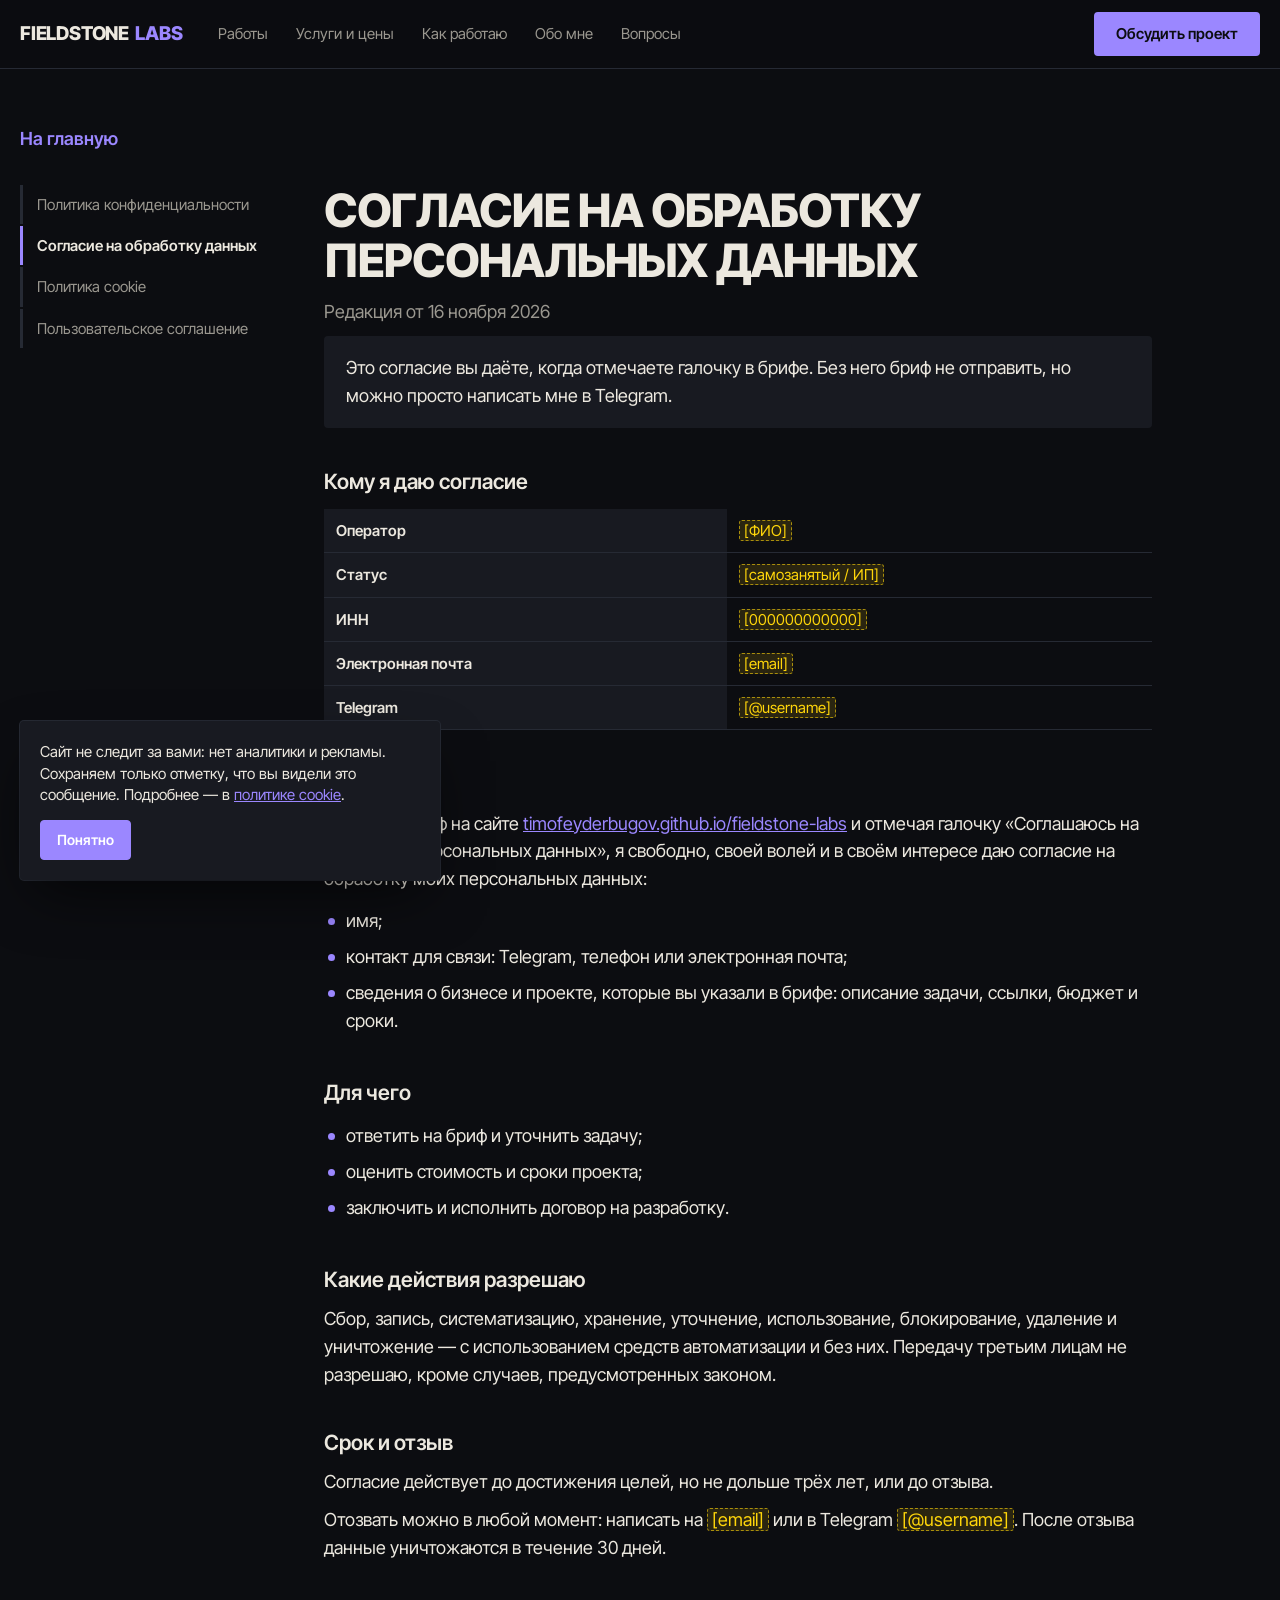
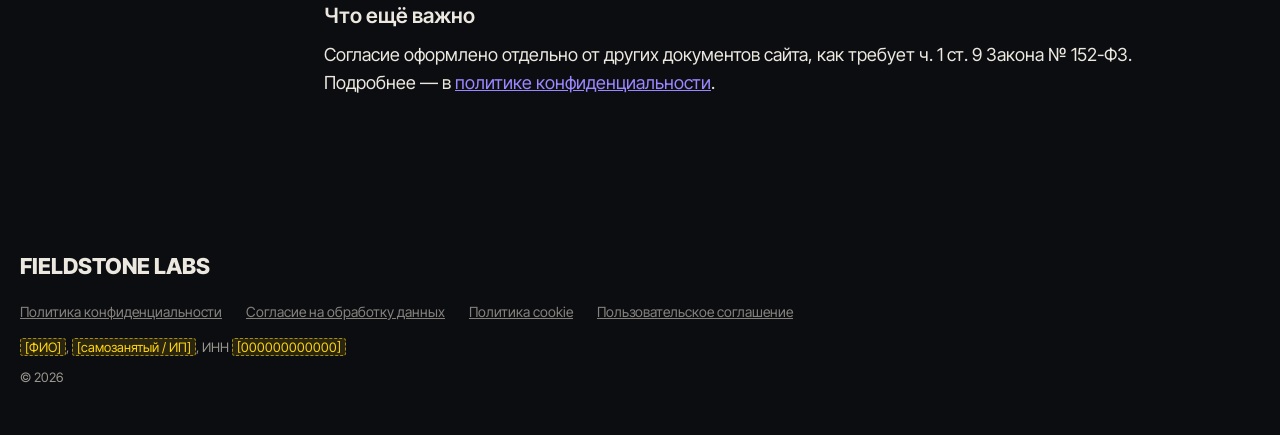
==== consent.html @ 3a16ec12 "Портфолио Fieldstone Labs: первая версия Работы, услуги и цены, процесс, инструменты, обо мне, вопро" ====
<!DOCTYPE html>
<html lang="ru">
<head>
    <meta charset="UTF-8">
    <meta name="viewport" content="width=device-width, initial-scale=1">
    <title>Согласие на обработку персональных данных — Fieldstone Labs</title>
    <meta name="robots" content="noindex, follow">
    <link rel="icon" href="favicon.svg" type="image/svg+xml">
    <link rel="stylesheet" href="css/style.css">
</head>
<body>

    <header class="header">
        <div class="wrap header__inner">
            <a class="logo" href="index.html">Fieldstone<span>Labs</span></a>

            <nav class="nav" aria-label="Разделы сайта">
                <a href="index.html#work">Работы</a>
                <a href="index.html#services">Услуги и цены</a>
                <a href="index.html#process">Как работаю</a>
                <a href="index.html#about">Обо мне</a>
                <a href="index.html#faq">Вопросы</a>
            </nav>

            <a class="btn btn--small" href="index.html#brief">Обсудить проект</a>
        </div>
    </header>

    <main>
        <div class="wrap legal-head">
            <a class="back-link" href="index.html">На главную</a>
        </div>

        <div class="wrap legal">
            <nav class="legal__docs" aria-label="Документы">
                <a href="privacy.html">Политика конфиденциальности</a>
                <a href="consent.html" aria-current="page">Согласие на обработку данных</a>
                <a href="cookies.html">Политика cookie</a>
                <a href="terms.html">Пользовательское соглашение</a>
            </nav>

            <article class="legal__body">
                <h1 class="legal__title">Согласие на обработку персональных данных</h1>
                <p class="legal__date">Редакция от 16 ноября 2026</p>
                <p class="legal__intro">Это согласие вы даёте, когда отмечаете галочку в брифе. Без него бриф не отправить, но можно просто написать мне в Telegram.</p>

                    <h2>Кому я даю согласие</h2>
                    <table class="legal__table">
                        <tbody>
                            <tr>
                                <th scope="row">Оператор</th>
                                <td><span class="fill">[ФИО]</span></td>
                            </tr>
                            <tr>
                                <th scope="row">Статус</th>
                                <td><span class="fill">[самозанятый / ИП]</span></td>
                            </tr>
                            <tr>
                                <th scope="row">ИНН</th>
                                <td><span class="fill">[000000000000]</span></td>
                            </tr>
                            <tr>
                                <th scope="row">Электронная почта</th>
                                <td><span class="fill">[email]</span></td>
                            </tr>
                            <tr>
                                <th scope="row">Telegram</th>
                                <td><span class="fill">[@username]</span></td>
                            </tr>
                        </tbody>
                    </table>

                    <h2>На что</h2>
                    <p>Заполняя бриф на сайте <a href="https://timofeyderbugov.github.io/fieldstone-labs/">timofeyderbugov.github.io/fieldstone-labs</a> и отмечая галочку «Соглашаюсь на обработку персональных данных», я свободно, своей волей и в своём интересе даю согласие на обработку моих персональных данных:</p>
                    <ul>
                        <li>имя;</li>
                        <li>контакт для связи: Telegram, телефон или электронная почта;</li>
                        <li>сведения о бизнесе и проекте, которые вы указали в брифе: описание задачи, ссылки, бюджет и сроки.</li>
                    </ul>

                    <h2>Для чего</h2>
                    <ul>
                        <li>ответить на бриф и уточнить задачу;</li>
                        <li>оценить стоимость и сроки проекта;</li>
                        <li>заключить и исполнить договор на разработку.</li>
                    </ul>

                    <h2>Какие действия разрешаю</h2>
                    <p>Сбор, запись, систематизацию, хранение, уточнение, использование, блокирование, удаление и уничтожение — с использованием средств автоматизации и без них. Передачу третьим лицам не разрешаю, кроме случаев, предусмотренных законом.</p>

                    <h2>Срок и отзыв</h2>
                    <p>Согласие действует до достижения целей, но не дольше трёх лет, или до отзыва.</p>
                    <p>Отозвать можно в любой момент: написать на <span class="fill">[email]</span> или в Telegram <span class="fill">[@username]</span>. После отзыва данные уничтожаются в течение 30 дней.</p>

                    <h2>Что ещё важно</h2>
                    <p>Согласие оформлено отдельно от других документов сайта, как требует ч. 1 ст. 9 Закона № 152-ФЗ. Подробнее — в <a href="privacy.html">политике конфиденциальности</a>.</p>
            </article>
        </div>
    </main>

    <footer class="footer">
        <div class="wrap footer__inner">
            <p class="footer__logo">Fieldstone Labs</p>
            <nav class="footer__legal" aria-label="Документы">
                <a href="privacy.html">Политика конфиденциальности</a>
                <a href="consent.html">Согласие на обработку данных</a>
                <a href="cookies.html">Политика cookie</a>
                <a href="terms.html">Пользовательское соглашение</a>
            </nav>
            <p class="footer__small">
                <span class="fill">[ФИО]</span>, <span class="fill">[самозанятый / ИП]</span>, ИНН <span class="fill">[000000000000]</span>
            </p>
            <p class="footer__small">© <span data-year>2026</span></p>
        </div>
    </footer>

    <script src="js/cookies.js"></script>
</body>
</html>
---- css/style.css ----
/* ==========================================================
   Fieldstone Labs — портфолио
   Тёмный и брутальный: графит, тёплый «меловой» текст,
   фиолетовый акцент. Тяжёлый гротеск Inter Tight большими буквами
   и моноширинный JetBrains Mono — для терминала и технических меток.
   Заглушки, которые нужно заменить, подсвечены классом .fill.
   ========================================================== */

/* ---------- Шрифты (локально, SIL OFL) ---------- */

@font-face {
    font-family: "Inter Tight";
    font-weight: 400;
    font-display: swap;
    src: url("../fonts/inter-tight-cyrillic-400-normal.woff2") format("woff2");
    unicode-range: U+0301, U+0400-045F, U+0490-0491, U+04B0-04B1, U+2116;
}

@font-face {
    font-family: "Inter Tight";
    font-weight: 400;
    font-display: swap;
    src: url("../fonts/inter-tight-latin-400-normal.woff2") format("woff2");
    unicode-range: U+0000-00FF, U+0131, U+0152-0153, U+02BB-02BC, U+02C6, U+02DA, U+02DC, U+2000-206F, U+20AC, U+2122, U+2191, U+2193, U+2212, U+2215, U+FEFF, U+FFFD;
}

@font-face {
    font-family: "Inter Tight";
    font-weight: 600;
    font-display: swap;
    src: url("../fonts/inter-tight-cyrillic-600-normal.woff2") format("woff2");
    unicode-range: U+0301, U+0400-045F, U+0490-0491, U+04B0-04B1, U+2116;
}

@font-face {
    font-family: "Inter Tight";
    font-weight: 600;
    font-display: swap;
    src: url("../fonts/inter-tight-latin-600-normal.woff2") format("woff2");
    unicode-range: U+0000-00FF, U+0131, U+0152-0153, U+02BB-02BC, U+02C6, U+02DA, U+02DC, U+2000-206F, U+20AC, U+2122, U+2191, U+2193, U+2212, U+2215, U+FEFF, U+FFFD;
}

@font-face {
    font-family: "Inter Tight";
    font-weight: 800;
    font-display: swap;
    src: url("../fonts/inter-tight-cyrillic-800-normal.woff2") format("woff2");
    unicode-range: U+0301, U+0400-045F, U+0490-0491, U+04B0-04B1, U+2116;
}

@font-face {
    font-family: "Inter Tight";
    font-weight: 800;
    font-display: swap;
    src: url("../fonts/inter-tight-latin-800-normal.woff2") format("woff2");
    unicode-range: U+0000-00FF, U+0131, U+0152-0153, U+02BB-02BC, U+02C6, U+02DA, U+02DC, U+2000-206F, U+20AC, U+2122, U+2191, U+2193, U+2212, U+2215, U+FEFF, U+FFFD;
}

@font-face {
    font-family: "JetBrains Mono";
    font-weight: 400;
    font-display: swap;
    src: url("../fonts/jetbrains-mono-cyrillic-400-normal.woff2") format("woff2");
    unicode-range: U+0301, U+0400-045F, U+0490-0491, U+04B0-04B1, U+2116;
}

@font-face {
    font-family: "JetBrains Mono";
    font-weight: 400;
    font-display: swap;
    src: url("../fonts/jetbrains-mono-latin-400-normal.woff2") format("woff2");
    unicode-range: U+0000-00FF, U+0131, U+0152-0153, U+02BB-02BC, U+02C6, U+02DA, U+02DC, U+2000-206F, U+20AC, U+2122, U+2191, U+2193, U+2212, U+2215, U+FEFF, U+FFFD;
}

@font-face {
    font-family: "JetBrains Mono";
    font-weight: 500;
    font-display: swap;
    src: url("../fonts/jetbrains-mono-cyrillic-500-normal.woff2") format("woff2");
    unicode-range: U+0301, U+0400-045F, U+0490-0491, U+04B0-04B1, U+2116;
}

@font-face {
    font-family: "JetBrains Mono";
    font-weight: 500;
    font-display: swap;
    src: url("../fonts/jetbrains-mono-latin-500-normal.woff2") format("woff2");
    unicode-range: U+0000-00FF, U+0131, U+0152-0153, U+02BB-02BC, U+02C6, U+02DA, U+02DC, U+2000-206F, U+20AC, U+2122, U+2191, U+2193, U+2212, U+2215, U+FEFF, U+FFFD;
}

/* ---------- Переменные ---------- */

:root {
    --bg: #0c0d11;
    --bg-2: #121419;
    --surface: #181a21;
    --line: #262a34;
    --line-strong: #3b404d;
    --ink: #ece8df;
    --muted: #9a978f;
    --accent: #9b87ff;
    --accent-hover: #b6a7ff;
    --accent-dim: rgba(155, 135, 255, 0.14);
    --ok: #63d68d;
    --white: #ffffff;
    --error: #ff7a6b;

    /* общие имена для блоков документов и cookie */
    --bg-soft: var(--surface);
    --ink-main: var(--ink);

    --font-display: "Inter Tight", "Arial Narrow", Arial, sans-serif;
    --font-body: "Inter Tight", "Helvetica Neue", Arial, sans-serif;
    --font-mono: "JetBrains Mono", "SFMono-Regular", Menlo, monospace;

    --wrap: 1280px;
    --radius: 4px;
}

*,
*::before,
*::after {
    box-sizing: border-box;
}

html {
    scroll-behavior: smooth;
    scroll-padding-top: 76px;
    color-scheme: dark;
}

body {
    margin: 0;
    font-family: var(--font-body);
    font-size: 18px;
    line-height: 1.55;
    color: var(--ink);
    background: var(--bg);
    -webkit-font-smoothing: antialiased;
}

h1,
h2,
h3,
h4,
p,
ul,
ol,
dl,
dd,
figure,
fieldset,
blockquote,
pre {
    margin: 0;
}

ul,
ol {
    padding: 0;
    list-style: none;
}

fieldset {
    padding: 0;
    border: 0;
    min-width: 0;
}

img {
    display: block;
    max-width: 100%;
    height: auto;
}

a {
    color: inherit;
}

button,
input,
select,
textarea {
    font: inherit;
    color: inherit;
}

:focus-visible {
    outline: 3px solid var(--accent);
    outline-offset: 3px;
}

.wrap {
    width: min(100% - 40px, var(--wrap));
    margin-inline: auto;
}

.visually-hidden {
    position: absolute;
    width: 1px;
    height: 1px;
    overflow: hidden;
    clip: rect(0 0 0 0);
    white-space: nowrap;
}

/* Заглушка: заменить своими данными */
.fill {
    padding: 0 4px;
    border: 1px dashed rgba(255, 214, 10, 0.6);
    border-radius: 3px;
    background: rgba(255, 214, 10, 0.12);
    color: #ffd60a;
    font-weight: inherit;
}

/* ---------- Шапка ---------- */

.header {
    position: sticky;
    top: 0;
    z-index: 10;
    background: rgba(12, 13, 17, 0.86);
    backdrop-filter: blur(14px);
    border-bottom: 1px solid var(--line);
}

.header__inner {
    display: flex;
    align-items: center;
    gap: 36px;
    min-height: 68px;
}

.logo {
    font-weight: 800;
    font-size: 19px;
    letter-spacing: -0.01em;
    text-transform: uppercase;
    text-decoration: none;
}

.logo span {
    margin-left: 6px;
    color: var(--accent);
}

.nav {
    display: flex;
    gap: 28px;
    margin-right: auto;
    font-size: 15px;
}

.nav a {
    color: var(--muted);
    text-decoration: none;
    transition: color 0.15s;
}

.nav a:hover {
    color: var(--ink);
}

/* ---------- Кнопки и ссылки ---------- */

.btn {
    display: inline-flex;
    align-items: center;
    justify-content: center;
    min-height: 56px;
    padding: 0 30px;
    border: 2px solid var(--accent);
    border-radius: var(--radius);
    background: var(--accent);
    color: #0c0d11;
    font-weight: 600;
    text-decoration: none;
    cursor: pointer;
    transition: background 0.15s, border-color 0.15s, color 0.15s;
}

.btn:hover {
    background: var(--accent-hover);
    border-color: var(--accent-hover);
}

.btn--line {
    background: transparent;
    border-color: var(--ink);
    color: var(--ink);
}

.btn--line:hover {
    background: var(--ink);
    border-color: var(--ink);
    color: var(--bg);
}

.btn--small {
    min-height: 44px;
    padding: 0 20px;
    font-size: 15px;
}

.btn--full {
    width: 100%;
}

.link {
    padding: 0;
    border: 0;
    background: none;
    color: var(--accent);
    font-weight: 600;
    text-decoration: underline;
    text-decoration-thickness: 1.5px;
    text-underline-offset: 5px;
    cursor: pointer;
}

.link:hover {
    color: var(--accent-hover);
}

/* ---------- Первый экран ---------- */

.hero {
    padding: 72px 0 96px;
    border-bottom: 1px solid var(--line);
}

.hero__inner {
    display: grid;
    grid-template-columns: 1.15fr 0.85fr;
    gap: 64px;
    align-items: center;
}

.hero__status {
    display: inline-flex;
    align-items: center;
    gap: 10px;
    font-family: var(--font-mono);
    font-size: 14px;
    color: var(--muted);
}

.hero__dot {
    width: 9px;
    height: 9px;
    border-radius: 50%;
    background: var(--ok);
    box-shadow: 0 0 0 0 rgba(99, 214, 141, 0.6);
    animation: pulse 2s infinite;
}

@keyframes pulse {
    70% {
        box-shadow: 0 0 0 10px rgba(99, 214, 141, 0);
    }
    100% {
        box-shadow: 0 0 0 0 rgba(99, 214, 141, 0);
    }
}

.hero__title {
    margin-top: 24px;
    font-weight: 800;
    font-size: clamp(44px, 6.4vw, 96px);
    line-height: 0.94;
    letter-spacing: -0.03em;
    text-transform: uppercase;
}

.hero__lead {
    max-width: 32em;
    margin-top: 28px;
    font-size: 20px;
    color: #c8c4bb;
}

.hero__actions {
    display: flex;
    flex-wrap: wrap;
    gap: 12px;
    margin-top: 36px;
}

/* ---------- Терминал ---------- */

.term {
    border: 1px solid var(--line-strong);
    border-radius: 8px;
    background: #0a0b0e;
    box-shadow: 0 40px 80px -40px rgba(155, 135, 255, 0.35);
    overflow: hidden;
}

.term__bar {
    display: flex;
    align-items: center;
    gap: 7px;
    padding: 12px 16px;
    border-bottom: 1px solid var(--line);
    background: var(--surface);
}

.term__bar span {
    width: 11px;
    height: 11px;
    border-radius: 50%;
    background: var(--line-strong);
}

.term__title {
    margin-left: 10px;
    font-family: var(--font-mono);
    font-size: 13px;
    color: var(--muted);
}

.term__body {
    min-height: 268px;
    padding: 22px 22px 26px;
    font-family: var(--font-mono);
    font-size: 15px;
    line-height: 1.75;
    color: var(--ink);
    white-space: pre-wrap;
    overflow-x: auto;
}

.term__muted {
    color: var(--accent);
}

.term__ok {
    color: var(--ok);
}

.term__cursor {
    display: inline-block;
    width: 0.6em;
    height: 1.1em;
    margin-left: 2px;
    vertical-align: -0.2em;
    background: var(--accent);
    animation: blink 1s steps(1) infinite;
}

@keyframes blink {
    50% {
        opacity: 0;
    }
}

/* ---------- Секции ---------- */

.section {
    padding: 120px 0;
    border-bottom: 1px solid var(--line);
}

.section--alt {
    background: var(--bg-2);
}

.section__head {
    display: grid;
    grid-template-columns: 1fr 1fr;
    gap: 40px;
    align-items: end;
    margin-bottom: 64px;
}

.section__title {
    font-weight: 800;
    font-size: clamp(40px, 6vw, 88px);
    line-height: 0.92;
    letter-spacing: -0.03em;
    text-transform: uppercase;
}

.section__lead {
    max-width: 34em;
    color: var(--muted);
}

/* ---------- Кейсы ---------- */

.case {
    display: grid;
    grid-template-columns: 1.2fr 0.8fr;
    gap: 56px;
    align-items: center;
    padding: 56px 0;
    border-top: 2px solid var(--ink);
}

.case--flip .case__media {
    order: 2;
}

.case__media {
    position: relative;
    padding-bottom: 48px;
}

.case__desktop {
    width: 100%;
    border: 1px solid var(--line-strong);
    border-radius: 6px;
}

.case__phone {
    position: absolute;
    right: -12px;
    bottom: 0;
    width: 26%;
    border: 6px solid #000;
    border-radius: 22px;
    box-shadow: 0 30px 60px -20px rgba(0, 0, 0, 0.9);
}

.case--flip .case__phone {
    right: auto;
    left: -12px;
}

.case__tag {
    font-family: var(--font-mono);
    font-size: 13px;
    color: var(--muted);
}

.case__title {
    margin-top: 12px;
    font-weight: 800;
    font-size: clamp(34px, 3.6vw, 52px);
    line-height: 1;
    letter-spacing: -0.02em;
    text-transform: uppercase;
}

.case__text {
    margin-top: 18px;
    color: #c8c4bb;
}

.case__list {
    margin-top: 20px;
    border-top: 1px solid var(--line);
}

.case__list li {
    position: relative;
    padding: 10px 0 10px 24px;
    border-bottom: 1px solid var(--line);
    font-size: 16px;
}

.case__list li::before {
    content: "";
    position: absolute;
    left: 2px;
    top: 19px;
    width: 10px;
    height: 2px;
    background: var(--accent);
}

.chips {
    display: flex;
    flex-wrap: wrap;
    gap: 6px;
    margin-top: 20px;
}

.chips li {
    padding: 3px 10px;
    border: 1px solid var(--line-strong);
    border-radius: var(--radius);
    font-family: var(--font-mono);
    font-size: 12px;
    color: var(--muted);
}

.case__links {
    display: flex;
    flex-wrap: wrap;
    align-items: center;
    gap: 14px 24px;
    margin-top: 28px;
}

/* ---------- Ещё проекты ---------- */

.more__title {
    margin-top: 48px;
    padding-top: 32px;
    border-top: 2px solid var(--ink);
    font-weight: 800;
    font-size: 28px;
    text-transform: uppercase;
}

.more {
    display: grid;
    grid-template-columns: repeat(4, minmax(0, 1fr));
    gap: 28px;
    margin-top: 32px;
}

.more__tag {
    margin-top: 18px;
    font-family: var(--font-mono);
    font-size: 12px;
    color: var(--muted);
}

.more__name {
    margin-top: 6px;
    font-weight: 800;
    font-size: 22px;
    text-transform: uppercase;
}

.more__text {
    margin: 8px 0 14px;
    font-size: 15px;
    color: var(--muted);
}

/* Место под картинку: описание того, что должно быть на фото */
.ph {
    position: relative;
    display: flex;
    flex-direction: column;
    justify-content: flex-end;
    aspect-ratio: 16 / 10;
    padding: 16px;
    border: 1px dashed var(--line-strong);
    border-radius: var(--radius);
    background:
        repeating-linear-gradient(135deg, transparent 0 12px, rgba(155, 135, 255, 0.05) 12px 13px),
        var(--surface);
}

.ph__tag {
    position: absolute;
    top: 12px;
    left: 14px;
    font-family: var(--font-mono);
    font-size: 12px;
    color: var(--accent);
}

.ph__text {
    font-size: 13px;
    line-height: 1.45;
    color: var(--muted);
}

.ph--portrait {
    aspect-ratio: 4 / 5;
    padding: 24px;
}

.ph--portrait .ph__text {
    font-size: 15px;
}

/* ---------- Цены ---------- */

.price-table {
    border-top: 2px solid var(--ink);
}

.price-row {
    display: grid;
    grid-template-columns: 1fr 2fr 0.8fr 0.9fr;
    gap: 24px;
    align-items: baseline;
    padding: 22px 0;
    border-bottom: 1px solid var(--line);
    color: var(--muted);
    font-size: 16px;
}

.price-row--head {
    padding: 14px 0;
    font-family: var(--font-mono);
    font-size: 12px;
}

.price-row__name {
    color: var(--ink);
    font-weight: 800;
    font-size: 22px;
    text-transform: uppercase;
}

.price-row__price {
    color: var(--ink);
    font-weight: 600;
    font-size: 20px;
    text-align: right;
}

.price-row--head span:last-child {
    text-align: right;
}

.included {
    display: grid;
    grid-template-columns: 0.8fr 2.2fr;
    gap: 40px;
    margin-top: 72px;
}

.included__title {
    font-weight: 800;
    font-size: 28px;
    line-height: 1.05;
    text-transform: uppercase;
}

.included__list {
    display: grid;
    grid-template-columns: 1fr 1fr;
    gap: 0 40px;
}

.included__list li {
    position: relative;
    padding: 14px 0 14px 30px;
    border-bottom: 1px solid var(--line);
    color: var(--muted);
    font-size: 16px;
}

.included__list li::before {
    content: "";
    position: absolute;
    left: 2px;
    top: 21px;
    width: 12px;
    height: 7px;
    border-left: 2px solid var(--ok);
    border-bottom: 2px solid var(--ok);
    transform: rotate(-45deg);
}

.included__list strong {
    color: var(--ink);
    font-weight: 600;
}

/* ---------- Процесс: шаги по порядку ---------- */

.steps {
    display: grid;
    grid-template-columns: repeat(4, minmax(0, 1fr));
    margin-top: 56px;
    border-top: 2px solid var(--ink);
    counter-reset: step;
}

.step {
    position: relative;
    padding: 28px 24px 32px 0;
    border-bottom: 1px solid var(--line);
    counter-increment: step;
}

.step::before {
    content: counter(step, decimal-leading-zero);
    display: block;
    margin-bottom: 18px;
    font-family: var(--font-mono);
    font-size: 14px;
    color: var(--accent);
}

.step__name {
    margin-bottom: 10px;
    font-weight: 800;
    font-size: 22px;
    text-transform: uppercase;
}

.step p {
    font-size: 16px;
    color: var(--muted);
}

.step .step__time {
    margin-top: 12px;
    font-family: var(--font-mono);
    font-size: 13px;
}

.need {
    display: grid;
    grid-template-columns: 0.8fr 2.2fr;
    gap: 40px;
    margin-top: 72px;
}

.need__title {
    font-weight: 800;
    font-size: 28px;
    line-height: 1.05;
    text-transform: uppercase;
}

.need__list li {
    padding: 14px 0;
    border-bottom: 1px solid var(--line);
    color: var(--muted);
    font-size: 17px;
}

/* ---------- Инструменты ---------- */

.stack {
    display: grid;
    grid-template-columns: 1fr;
    gap: 56px;
}

.stack__list {
    border-top: 2px solid var(--ink);
}

.stack__list > div {
    display: grid;
    grid-template-columns: 260px 1fr;
    gap: 24px;
    padding: 20px 0;
    border-bottom: 1px solid var(--line);
}

.stack__list dt {
    font-family: var(--font-mono);
    font-size: 14px;
    color: var(--accent);
}

.stack__list dd {
    font-size: 21px;
}

/* ---------- Обо мне ---------- */

.about {
    display: grid;
    grid-template-columns: 0.8fr 1.2fr;
    gap: 72px;
    align-items: start;
}

.about__lead {
    margin-top: 32px;
    font-size: 24px;
    line-height: 1.4;
}

.about__text p + p {
    margin-top: 16px;
    color: var(--muted);
}

.about__facts {
    display: grid;
    grid-template-columns: repeat(3, 1fr);
    gap: 24px;
    margin-top: 40px;
    padding-top: 24px;
    border-top: 2px solid var(--ink);
}

.about__facts li {
    font-size: 15px;
    color: var(--muted);
}

.about__facts strong {
    display: block;
    margin-bottom: 4px;
    color: var(--ink);
    font-weight: 800;
    font-size: 26px;
}

/* ---------- Отзывы ---------- */

.reviews__note {
    margin-top: 20px;
}

.reviews {
    display: grid;
    grid-template-columns: 1fr 1fr;
    gap: 24px;
    margin-top: 48px;
}

.review {
    padding: 32px;
    border: 1px dashed var(--line-strong);
    border-radius: var(--radius);
}

.review__text {
    font-size: 20px;
    line-height: 1.5;
}

.review__who {
    margin-top: 20px;
    font-family: var(--font-mono);
    font-size: 13px;
    color: var(--muted);
}

/* ---------- Вопросы ---------- */

.faq {
    display: grid;
    grid-template-columns: 0.9fr 2.1fr;
    gap: 40px;
}

.faq__list {
    border-top: 2px solid var(--ink);
}

.faq__item {
    border-bottom: 1px solid var(--line);
}

.faq__item summary {
    position: relative;
    padding: 22px 48px 22px 0;
    font-weight: 600;
    font-size: 20px;
    list-style: none;
    cursor: pointer;
}

.faq__item summary::-webkit-details-marker {
    display: none;
}

.faq__item summary::after {
    content: "+";
    position: absolute;
    right: 4px;
    top: 50%;
    transform: translateY(-50%);
    font-family: var(--font-mono);
    font-size: 24px;
    color: var(--accent);
    transition: transform 0.2s;
}

.faq__item[open] summary::after {
    transform: translateY(-50%) rotate(45deg);
}

.faq__item p {
    max-width: 42em;
    padding: 0 0 24px;
    color: var(--muted);
}

/* ---------- Бриф ---------- */

.brief {
    display: grid;
    grid-template-columns: 0.8fr 1.2fr;
    gap: 72px;
    align-items: start;
}

.brief__side .section__lead {
    margin-top: 28px;
}

.brief__alt {
    margin-top: 24px;
    color: var(--muted);
}

.form {
    padding: 40px;
    border: 1px solid var(--line-strong);
    border-radius: var(--radius);
    background: var(--surface);
}

.form__group {
    margin-bottom: 20px;
}

.form__row {
    display: grid;
    grid-template-columns: 1fr 1fr;
    gap: 14px;
}

.form__label {
    display: block;
    margin-bottom: 8px;
    padding: 0;
    font-size: 14px;
    font-weight: 600;
}

.form__hint {
    font-weight: 400;
    color: var(--muted);
}

.form__input {
    width: 100%;
    min-height: 52px;
    padding: 0 16px;
    border: 1px solid var(--line-strong);
    border-radius: var(--radius);
    background: var(--bg);
    font-size: 16px;
    transition: border-color 0.15s;
}

.form__input::placeholder {
    color: #66645f;
}

.form__input:focus {
    outline: none;
    border-color: var(--accent);
}

.form__input.is-invalid {
    border-color: var(--error);
}

select.form__input {
    appearance: none;
    padding-right: 40px;
    background-image: url("data:image/svg+xml,%3Csvg xmlns='http://www.w3.org/2000/svg' width='12' height='8' fill='none'%3E%3Cpath d='M1 1.5l5 5 5-5' stroke='%23ece8df' stroke-width='1.6'/%3E%3C/svg%3E");
    background-repeat: no-repeat;
    background-position: right 16px center;
}

.form__textarea {
    min-height: 100px;
    padding: 14px 16px;
    resize: vertical;
}

.form__error {
    margin-bottom: 12px;
    font-size: 14px;
    color: var(--error);
}

.form__note {
    margin-top: 14px;
    font-size: 13px;
    color: var(--muted);
}

.form__note a {
    color: var(--accent);
}

.pills {
    display: flex;
    flex-wrap: wrap;
    gap: 8px;
}

.pill {
    position: relative;
}

.pill input {
    position: absolute;
    opacity: 0;
    pointer-events: none;
}

.pill span {
    display: inline-block;
    padding: 10px 16px;
    border: 1px solid var(--line-strong);
    border-radius: var(--radius);
    font-size: 15px;
    cursor: pointer;
    transition: background 0.15s, border-color 0.15s, color 0.15s;
}

.pill input:checked + span {
    background: var(--ink);
    border-color: var(--ink);
    color: var(--bg);
}

.pill input:focus-visible + span {
    outline: 3px solid var(--accent);
    outline-offset: 2px;
}

.brief__done {
    padding: 40px;
    border: 1px solid var(--line-strong);
    border-top: 3px solid var(--ok);
    background: var(--surface);
}

.brief__done-title {
    margin-bottom: 10px;
    font-weight: 800;
    font-size: 40px;
    text-transform: uppercase;
}

.brief__done p:not(.brief__done-title) {
    margin-bottom: 20px;
    color: var(--muted);
}

/* ---------- Контакты ---------- */

.contacts__title {
    max-width: 12em;
    font-weight: 800;
    font-size: clamp(44px, 8vw, 128px);
    line-height: 0.9;
    letter-spacing: -0.035em;
    text-transform: uppercase;
}

.contacts__list {
    display: grid;
    grid-template-columns: repeat(4, 1fr);
    margin-top: 64px;
    border-top: 2px solid var(--ink);
}

.contacts__list > div {
    padding: 20px 20px 0 0;
}

.contacts__list dt {
    font-family: var(--font-mono);
    font-size: 13px;
    color: var(--muted);
}

.contacts__list dd {
    margin-top: 6px;
    font-weight: 600;
    font-size: 19px;
    word-break: break-word;
}

.contacts__list a {
    color: var(--ink);
    text-decoration-color: var(--accent);
    text-underline-offset: 5px;
}

/* ---------- Подвал ---------- */

.footer {
    padding: 56px 0 48px;
    color: var(--muted);
    font-size: 15px;
}

.footer__inner {
    display: grid;
    gap: 10px;
}

.footer__logo {
    color: var(--ink);
    font-weight: 800;
    font-size: 22px;
    text-transform: uppercase;
}

.footer__small {
    max-width: 60em;
    font-size: 13px;
}

/* ---------- Адаптив ---------- */

@media (max-width: 1100px) {
    .more {
        grid-template-columns: repeat(2, minmax(0, 1fr));
    }

    .steps {
        grid-template-columns: repeat(2, minmax(0, 1fr));
    }
}

@media (max-width: 960px) {
    .nav {
        display: none;
    }

    .header__inner {
        justify-content: space-between;
    }

    .hero__inner,
    .case,
    .section__head,
    .included,
    .need,
    .stack,
    .about,
    .faq,
    .brief {
        grid-template-columns: 1fr;
        gap: 40px;
    }

    .case--flip .case__media {
        order: 0;
    }

    .case__phone,
    .case--flip .case__phone {
        right: 8px;
        left: auto;
        width: 30%;
    }

    .price-row {
        grid-template-columns: 1fr auto;
        gap: 6px 20px;
    }

    .price-row--head {
        display: none;
    }

    .price-row > span:nth-child(2) {
        grid-column: 1 / -1;
        grid-row: 2;
    }

    .price-row > span:nth-child(3) {
        grid-row: 3;
        font-family: var(--font-mono);
        font-size: 13px;
    }

    .price-row__price {
        grid-row: 1;
        grid-column: 2;
    }

    .ph--portrait {
        aspect-ratio: 4 / 3;
    }

    .contacts__list {
        grid-template-columns: 1fr 1fr;
    }
}

@media (max-width: 600px) {
    body {
        font-size: 16px;
    }

    .hero {
        padding: 40px 0 64px;
    }

    .term__body {
        min-height: 230px;
        font-size: 12px;
    }

    .section {
        padding: 80px 0;
    }

    .more,
    .steps,
    .included__list,
    .reviews,
    .form__row,
    .about__facts,
    .contacts__list {
        grid-template-columns: 1fr;
    }

    .step {
        padding-right: 0;
    }

    .stack__list > div {
        grid-template-columns: 1fr;
        gap: 4px;
    }

    .form,
    .brief__done {
        padding: 22px;
    }

    .price-row__name {
        font-size: 18px;
    }

    .price-row__price {
        font-size: 16px;
    }
}

@media (prefers-reduced-motion: reduce) {
    html {
        scroll-behavior: auto;
    }

    .hero__dot,
    .term__cursor {
        animation: none;
    }

    * {
        transition: none !important;
    }
}

/* ==========================================================
   Согласие, cookie, документы
   ========================================================== */

/* ---------- Галочка согласия в формах ---------- */

.consent {
    display: flex;
    align-items: flex-start;
    gap: 10px;
    margin: 4px 0 14px;
    font-size: 14px;
    line-height: 1.4;
    cursor: pointer;
}

.consent input {
    flex-shrink: 0;
    width: 18px;
    height: 18px;
    margin: 1px 0 0;
    accent-color: var(--accent);
    cursor: pointer;
}

.consent a {
    color: var(--accent);
}

.consent.is-invalid span {
    color: var(--error);
}

.consent--light,
.consent--light a {
    color: var(--white);
}

.consent--light {
    margin-top: 14px;
}

.consent--light.is-invalid span {
    color: var(--white);
    text-decoration: underline wavy;
}

.callback .consent {
    margin-top: 12px;
}

/* ---------- Заглушка карты до согласия ---------- */

.map-stub {
    display: flex;
    flex-direction: column;
    justify-content: center;
    align-items: flex-start;
    gap: 10px;
    height: 100%;
    min-height: 420px;
    padding: 32px;
    color: var(--muted);
}

.map-stub a {
    color: var(--accent);
    font-weight: 600;
}

/* ---------- Баннер cookie ---------- */

.cookie {
    position: fixed;
    left: 20px;
    bottom: 20px;
    z-index: 50;
    display: flex;
    flex-direction: column;
    gap: 14px;
    width: min(420px, calc(100% - 40px));
    padding: 20px;
    background: var(--bg-soft);
    color: var(--ink-main);
    border-radius: var(--radius);
    box-shadow: 0 24px 60px -16px rgba(0, 0, 0, 0.7), 0 0 0 1px var(--line);
    font-size: 15px;
    line-height: 1.45;
}

.cookie__text a {
    color: var(--accent);
}

.cookie__actions {
    display: flex;
    flex-wrap: wrap;
    gap: 8px;
}

.cookie__btn {
    min-height: 40px;
    padding: 0 16px;
    border: 1px solid var(--line);
    border-radius: var(--radius);
    background: transparent;
    font-weight: 600;
    font-size: 14px;
    cursor: pointer;
}

.cookie__btn--main {
    border-color: var(--accent);
    background: var(--accent);
    color: var(--white);
}

/* ---------- Подвал: документы и реквизиты ---------- */

.footer__legal {
    display: flex;
    flex-wrap: wrap;
    gap: 6px 24px;
    margin: 8px 0 4px;
    font-size: 14px;
}

.footer__legal a {
    color: inherit;
    opacity: 0.85;
}

.footer__legal a:hover {
    opacity: 1;
}

/* ---------- Страницы документов ---------- */

.legal-head {
    padding: 56px 0 0;
}

.back-link {
    color: var(--accent);
    font-weight: 600;
    text-decoration: none;
}

.back-link:hover {
    text-decoration: underline;
    text-underline-offset: 4px;
}

.legal {
    display: grid;
    grid-template-columns: 240px 1fr;
    gap: 64px;
    padding: 32px 0 96px;
}

.legal__docs {
    position: sticky;
    top: 96px;
    align-self: start;
    display: grid;
    gap: 2px;
    font-size: 15px;
}

.legal__docs a {
    padding: 8px 0 8px 14px;
    border-left: 3px solid var(--line);
    color: var(--muted);
    text-decoration: none;
}

.legal__docs a:hover {
    color: var(--ink-main);
}

.legal__docs a[aria-current="page"] {
    border-left-color: var(--accent);
    color: var(--ink-main);
    font-weight: 600;
}

.legal__body {
    min-width: 0;
    max-width: 46em;
}

.legal__title {
    font-family: var(--font-display);
    font-weight: 600;
    font-size: clamp(30px, 4vw, 46px);
    line-height: 1.1;
}

.legal__date {
    margin-top: 12px;
    color: var(--muted);
}

.legal__intro {
    margin-top: 28px;
    padding: 18px 22px;
    border-radius: var(--radius);
    background: var(--bg-soft);
}

.legal__body h2 {
    margin: 40px 0 12px;
    font-size: 21px;
    font-weight: 600;
    line-height: 1.3;
}

.legal__body p + p {
    margin-top: 10px;
}

.legal__body ul {
    margin: 10px 0;
}

.legal__body li {
    position: relative;
    padding: 4px 0 4px 22px;
}

.legal__body li::before {
    content: "";
    position: absolute;
    left: 4px;
    top: 15px;
    width: 7px;
    height: 7px;
    border-radius: 50%;
    background: var(--accent);
}

.legal__body a {
    color: var(--accent);
}

.legal__table {
    width: 100%;
    margin: 14px 0;
    border-collapse: collapse;
    font-size: 15px;
}

.legal__table th,
.legal__table td {
    padding: 10px 12px;
    border-bottom: 1px solid var(--line);
    text-align: left;
    vertical-align: top;
}

.legal__table th {
    font-weight: 600;
    background: var(--bg-soft);
}

.legal__status {
    margin-top: 16px;
}

.legal__body .btn {
    margin: 16px 0 20px;
}

@media (max-width: 860px) {
    .legal {
        grid-template-columns: minmax(0, 1fr);
        gap: 32px;
    }

    .legal__docs {
        position: static;
    }

    .legal__table {
        display: block;
        overflow-x: auto;
    }
}

@media (max-width: 600px) {
    .cookie {
        left: 12px;
        bottom: 12px;
        width: calc(100% - 24px);
    }
}

/* ---------- Страница 404 ---------- */

.not-found {
    min-height: calc(100vh - 64px);
    display: flex;
    flex-direction: column;
    justify-content: center;
    align-items: flex-start;
    gap: 20px;
    padding: 64px 0;
}

.not-found__title {
    font-family: var(--font-display);
    font-weight: 600;
    font-size: clamp(36px, 6vw, 72px);
    line-height: 1;
}

.not-found__text {
    max-width: 30em;
    color: var(--muted);
}

.page-404 .header__inner {
    justify-content: space-between;
}

/* ---------- Страница 404 ---------- */

.not-found {
    min-height: calc(100vh - 68px);
    display: flex;
    flex-direction: column;
    justify-content: center;
    align-items: flex-start;
    gap: 20px;
    padding: 64px 0;
}

.not-found__title {
    font-weight: 800;
    font-size: clamp(44px, 8vw, 120px);
    line-height: 0.9;
    letter-spacing: -0.03em;
}

.not-found__text {
    max-width: 30em;
    color: var(--muted);
}

.page-404 .header__inner {
    justify-content: space-between;
}

.legal__title,
.not-found__title {
    text-transform: uppercase;
}

.legal__title {
    font-weight: 800;
    letter-spacing: -0.02em;
}

@media (max-width: 600px) {
    .header .btn--small {
        min-height: 40px;
        padding: 0 14px;
        font-size: 14px;
        white-space: nowrap;
    }

    .logo {
        font-size: 16px;
    }
}
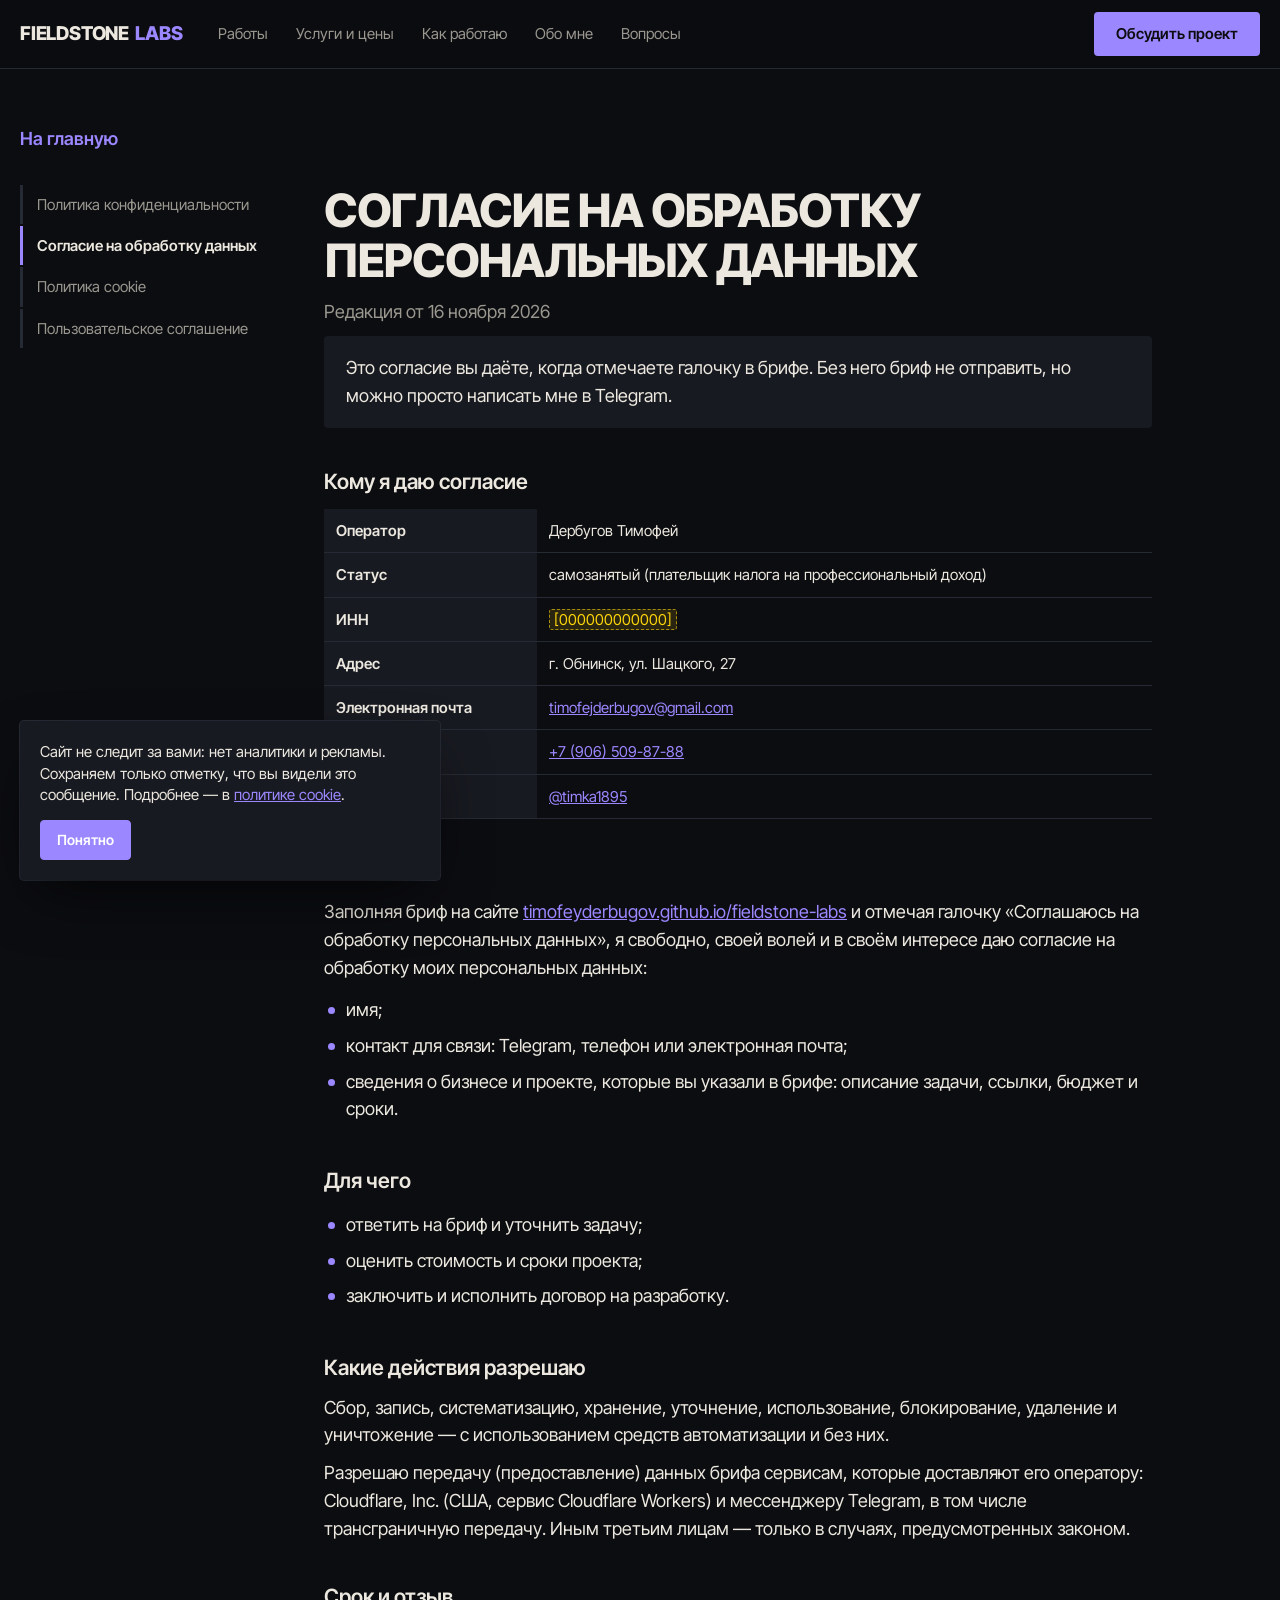
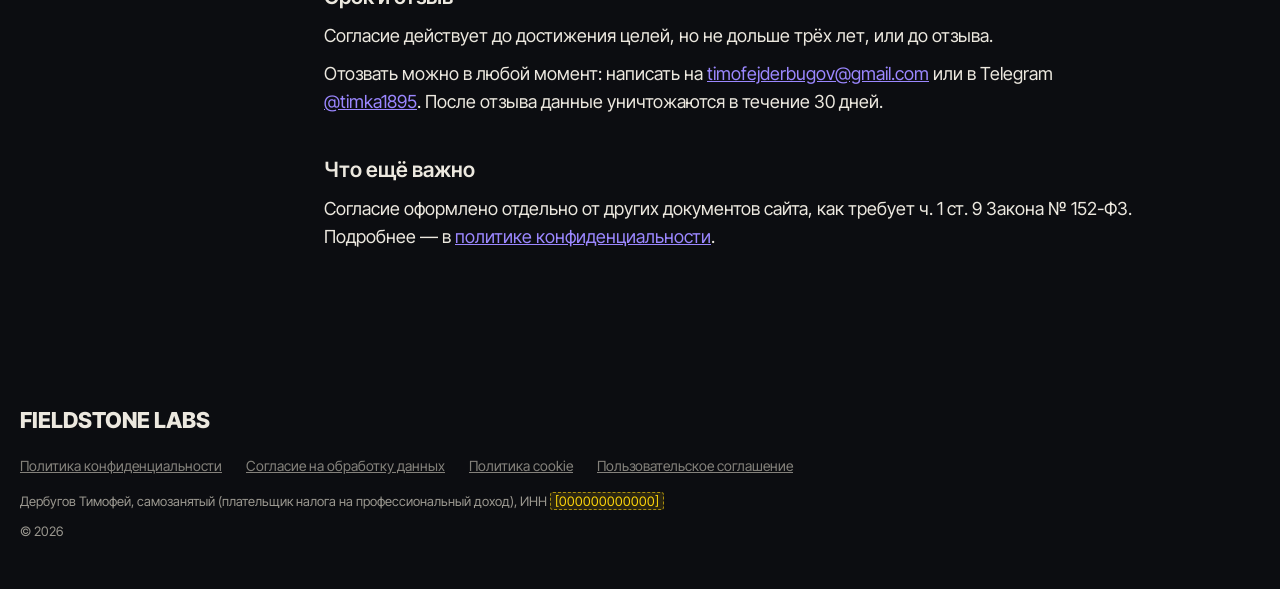
==== commit a595fd16: "Портфолио: реальные данные, цены, домен и хостинг, оплата, бриф в Telegram - Контакты, «Обо мне» и р" ====
--- a/consent.html
+++ b/consent.html
@@ -49,23 +49,31 @@
                         <tbody>
                             <tr>
                                 <th scope="row">Оператор</th>
-                                <td><span class="fill">[ФИО]</span></td>
+                                <td>Дербугов Тимофей</td>
                             </tr>
                             <tr>
                                 <th scope="row">Статус</th>
-                                <td><span class="fill">[самозанятый / ИП]</span></td>
+                                <td>самозанятый (плательщик налога на профессиональный доход)</td>
                             </tr>
                             <tr>
                                 <th scope="row">ИНН</th>
                                 <td><span class="fill">[000000000000]</span></td>
                             </tr>
                             <tr>
+                                <th scope="row">Адрес</th>
+                                <td>г. Обнинск, ул. Шацкого, 27</td>
+                            </tr>
+                            <tr>
                                 <th scope="row">Электронная почта</th>
-                                <td><span class="fill">[email]</span></td>
+                                <td><a href="mailto:timofejderbugov@gmail.com">timofejderbugov@gmail.com</a></td>
+                            </tr>
+                            <tr>
+                                <th scope="row">Телефон</th>
+                                <td><a href="tel:+79065098788">+7 (906) 509-87-88</a></td>
                             </tr>
                             <tr>
                                 <th scope="row">Telegram</th>
-                                <td><span class="fill">[@username]</span></td>
+                                <td><a href="https://t.me/timka1895">@timka1895</a></td>
                             </tr>
                         </tbody>
                     </table>
@@ -86,11 +94,12 @@
                     </ul>
 
                     <h2>Какие действия разрешаю</h2>
-                    <p>Сбор, запись, систематизацию, хранение, уточнение, использование, блокирование, удаление и уничтожение — с использованием средств автоматизации и без них. Передачу третьим лицам не разрешаю, кроме случаев, предусмотренных законом.</p>
+                    <p>Сбор, запись, систематизацию, хранение, уточнение, использование, блокирование, удаление и уничтожение — с использованием средств автоматизации и без них.</p>
+                    <p>Разрешаю передачу (предоставление) данных брифа сервисам, которые доставляют его оператору: Cloudflare, Inc. (США, сервис Cloudflare Workers) и мессенджеру Telegram, в том числе трансграничную передачу. Иным третьим лицам — только в случаях, предусмотренных законом.</p>
 
                     <h2>Срок и отзыв</h2>
                     <p>Согласие действует до достижения целей, но не дольше трёх лет, или до отзыва.</p>
-                    <p>Отозвать можно в любой момент: написать на <span class="fill">[email]</span> или в Telegram <span class="fill">[@username]</span>. После отзыва данные уничтожаются в течение 30 дней.</p>
+                    <p>Отозвать можно в любой момент: написать на <a href="mailto:timofejderbugov@gmail.com">timofejderbugov@gmail.com</a> или в Telegram <a href="https://t.me/timka1895">@timka1895</a>. После отзыва данные уничтожаются в течение 30 дней.</p>
 
                     <h2>Что ещё важно</h2>
                     <p>Согласие оформлено отдельно от других документов сайта, как требует ч. 1 ст. 9 Закона № 152-ФЗ. Подробнее — в <a href="privacy.html">политике конфиденциальности</a>.</p>
@@ -108,7 +117,7 @@
                 <a href="terms.html">Пользовательское соглашение</a>
             </nav>
             <p class="footer__small">
-                <span class="fill">[ФИО]</span>, <span class="fill">[самозанятый / ИП]</span>, ИНН <span class="fill">[000000000000]</span>
+                Дербугов Тимофей, самозанятый (плательщик налога на профессиональный доход), ИНН <span class="fill">[000000000000]</span>
             </p>
             <p class="footer__small">© <span data-year>2026</span></p>
         </div>
--- a/css/style.css
+++ b/css/style.css
@@ -594,9 +594,9 @@
     margin-top: 28px;
 }
 
-/* ---------- Ещё проекты ---------- */
-
-.more__title {
+/* ---------- Ещё работы: места под новые сайты ---------- */
+
+.next__title {
     margin-top: 48px;
     padding-top: 32px;
     border-top: 2px solid var(--ink);
@@ -605,28 +605,28 @@
     text-transform: uppercase;
 }
 
-.more {
-    display: grid;
-    grid-template-columns: repeat(4, minmax(0, 1fr));
-    gap: 28px;
+.next {
+    display: grid;
+    grid-template-columns: repeat(3, minmax(0, 1fr));
+    gap: 40px 28px;
     margin-top: 32px;
 }
 
-.more__tag {
+.next__tag {
     margin-top: 18px;
     font-family: var(--font-mono);
     font-size: 12px;
     color: var(--muted);
 }
 
-.more__name {
+.next__name {
     margin-top: 6px;
     font-weight: 800;
     font-size: 22px;
     text-transform: uppercase;
 }
 
-.more__text {
+.next__text {
     margin: 8px 0 14px;
     font-size: 15px;
     color: var(--muted);
@@ -757,6 +757,64 @@
     font-weight: 600;
 }
 
+/* Дополнительные услуги, домен и хостинг */
+.extras {
+    display: grid;
+    grid-template-columns: 0.8fr 2.2fr;
+    gap: 40px;
+    margin-top: 72px;
+}
+
+.extras__title {
+    font-weight: 800;
+    font-size: 28px;
+    line-height: 1.05;
+    text-transform: uppercase;
+}
+
+.extras__note {
+    margin-top: 16px;
+    font-size: 15px;
+    color: var(--muted);
+}
+
+.extras__table {
+    border-top: 2px solid var(--ink);
+}
+
+.extra-row {
+    display: grid;
+    grid-template-columns: 1fr 1.6fr 1fr;
+    gap: 24px;
+    align-items: baseline;
+    padding: 16px 0;
+    border-bottom: 1px solid var(--line);
+    color: var(--muted);
+    font-size: 15px;
+}
+
+.extra-row__name {
+    color: var(--ink);
+    font-weight: 600;
+    font-size: 17px;
+}
+
+.extra-row__price {
+    color: var(--ink);
+    font-weight: 600;
+    text-align: right;
+}
+
+.extra-row--total {
+    border-bottom: 2px solid var(--ink);
+}
+
+.extra-row--total .extra-row__name,
+.extra-row--total .extra-row__price {
+    color: var(--accent);
+    font-weight: 800;
+}
+
 /* ---------- Процесс: шаги по порядку ---------- */
 
 .steps {
@@ -822,6 +880,15 @@
     font-size: 17px;
 }
 
+.need__list strong {
+    color: var(--ink);
+    font-weight: 600;
+}
+
+.need + .need {
+    margin-top: 56px;
+}
+
 /* ---------- Инструменты ---------- */
 
 .stack {
@@ -874,7 +941,7 @@
 
 .about__facts {
     display: grid;
-    grid-template-columns: repeat(3, 1fr);
+    grid-template-columns: repeat(2, 1fr);
     gap: 24px;
     margin-top: 40px;
     padding-top: 24px;
@@ -892,37 +959,6 @@
     color: var(--ink);
     font-weight: 800;
     font-size: 26px;
-}
-
-/* ---------- Отзывы ---------- */
-
-.reviews__note {
-    margin-top: 20px;
-}
-
-.reviews {
-    display: grid;
-    grid-template-columns: 1fr 1fr;
-    gap: 24px;
-    margin-top: 48px;
-}
-
-.review {
-    padding: 32px;
-    border: 1px dashed var(--line-strong);
-    border-radius: var(--radius);
-}
-
-.review__text {
-    font-size: 20px;
-    line-height: 1.5;
-}
-
-.review__who {
-    margin-top: 20px;
-    font-family: var(--font-mono);
-    font-size: 13px;
-    color: var(--muted);
 }
 
 /* ---------- Вопросы ---------- */
@@ -1134,6 +1170,34 @@
     color: var(--muted);
 }
 
+.brief__done[data-done="manual"] {
+    border-top-color: var(--accent);
+}
+
+.brief__text {
+    margin-bottom: 20px;
+    font-family: var(--font-mono);
+    font-size: 13px;
+    line-height: 1.5;
+    resize: vertical;
+}
+
+.brief__done-actions {
+    display: flex;
+    flex-wrap: wrap;
+    align-items: center;
+    gap: 14px 24px;
+}
+
+/* Поле-ловушка для спам-ботов: убрано с экрана, но есть в форме */
+.form__trap {
+    position: absolute;
+    left: -9999px;
+    width: 1px;
+    height: 1px;
+    overflow: hidden;
+}
+
 /* ---------- Контакты ---------- */
 
 .contacts__title {
@@ -1147,7 +1211,8 @@
 
 .contacts__list {
     display: grid;
-    grid-template-columns: repeat(4, 1fr);
+    grid-template-columns: repeat(3, 1fr);
+    row-gap: 12px;
     margin-top: 64px;
     border-top: 2px solid var(--ink);
 }
@@ -1203,7 +1268,7 @@
 /* ---------- Адаптив ---------- */
 
 @media (max-width: 1100px) {
-    .more {
+    .next {
         grid-template-columns: repeat(2, minmax(0, 1fr));
     }
 
@@ -1225,6 +1290,7 @@
     .case,
     .section__head,
     .included,
+    .extras,
     .need,
     .stack,
     .about,
@@ -1297,10 +1363,9 @@
         padding: 80px 0;
     }
 
-    .more,
+    .next,
     .steps,
     .included__list,
-    .reviews,
     .form__row,
     .about__facts,
     .contacts__list {
@@ -1327,6 +1392,15 @@
 
     .price-row__price {
         font-size: 16px;
+    }
+
+    .extra-row {
+        grid-template-columns: 1fr;
+        gap: 4px;
+    }
+
+    .extra-row__price {
+        text-align: left;
     }
 }
 
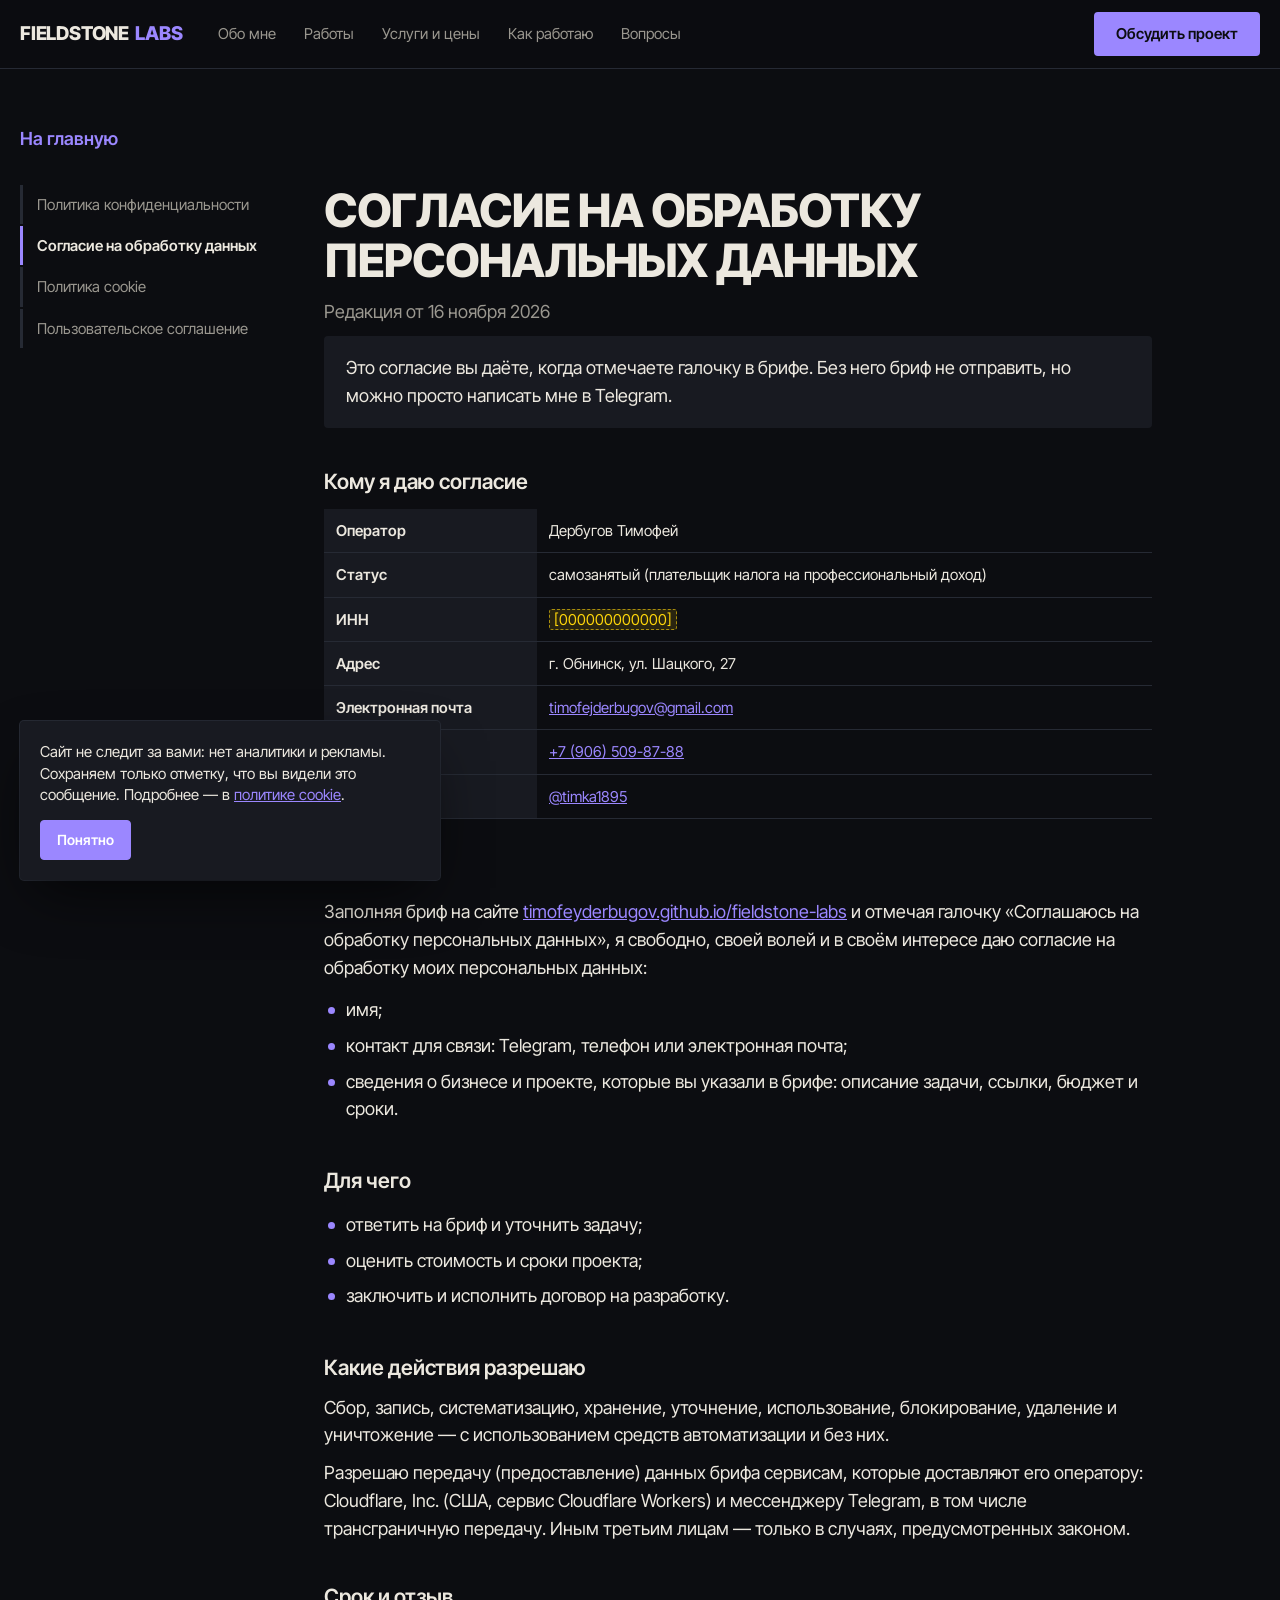
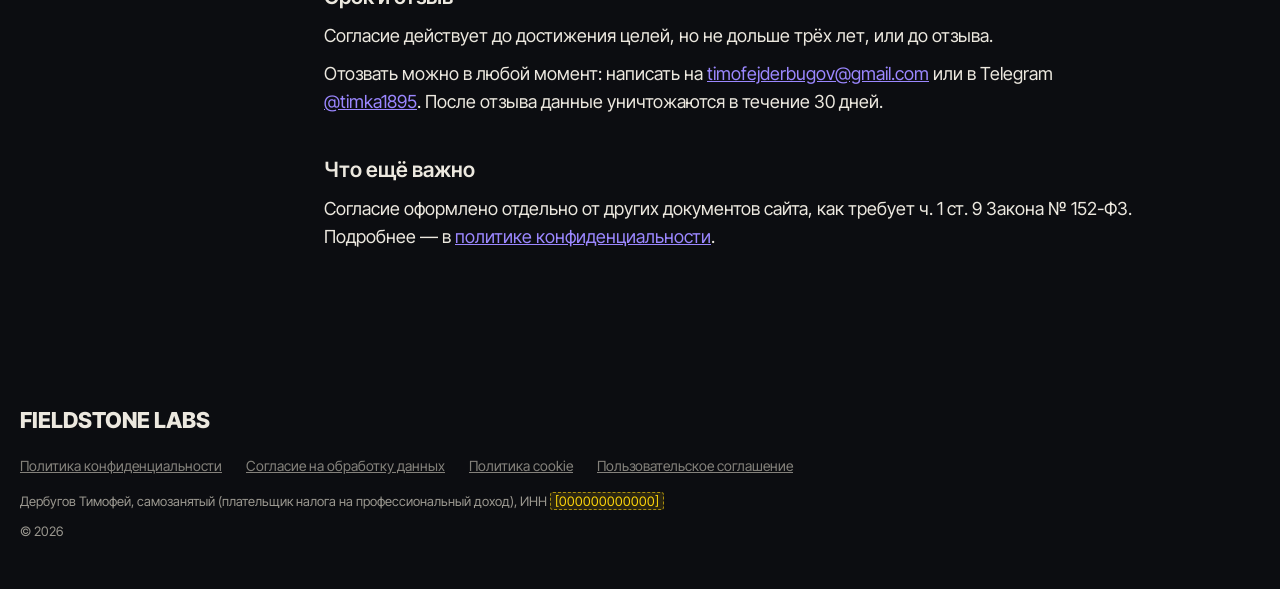
==== commit 81e21a36: "Портфолио: новые сроки и цены, «Обо мне» перед работами Co-Authored-By: Claude Opus 5.5 <noreply@ant" ====
--- a/consent.html
+++ b/consent.html
@@ -15,10 +15,10 @@
             <a class="logo" href="index.html">Fieldstone<span>Labs</span></a>
 
             <nav class="nav" aria-label="Разделы сайта">
+                <a href="index.html#about">Обо мне</a>
                 <a href="index.html#work">Работы</a>
                 <a href="index.html#services">Услуги и цены</a>
                 <a href="index.html#process">Как работаю</a>
-                <a href="index.html#about">Обо мне</a>
                 <a href="index.html#faq">Вопросы</a>
             </nav>
 
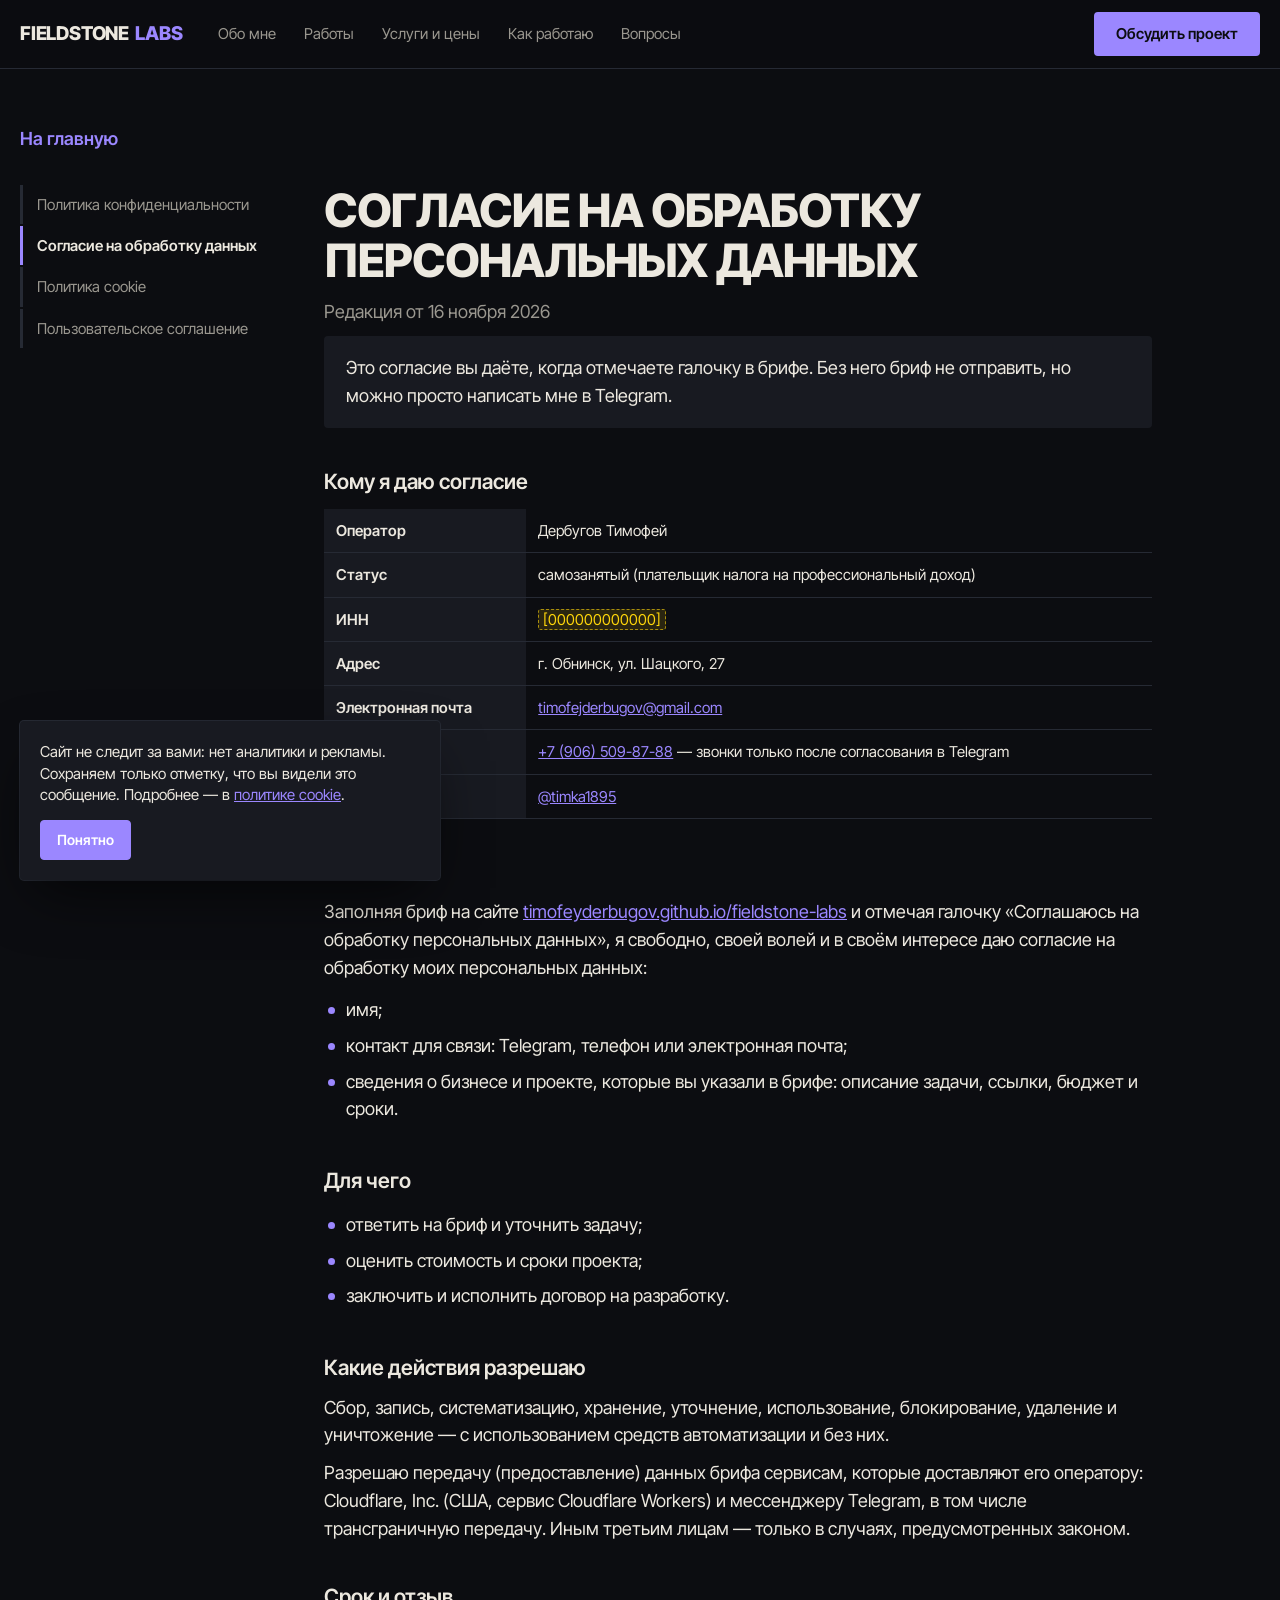
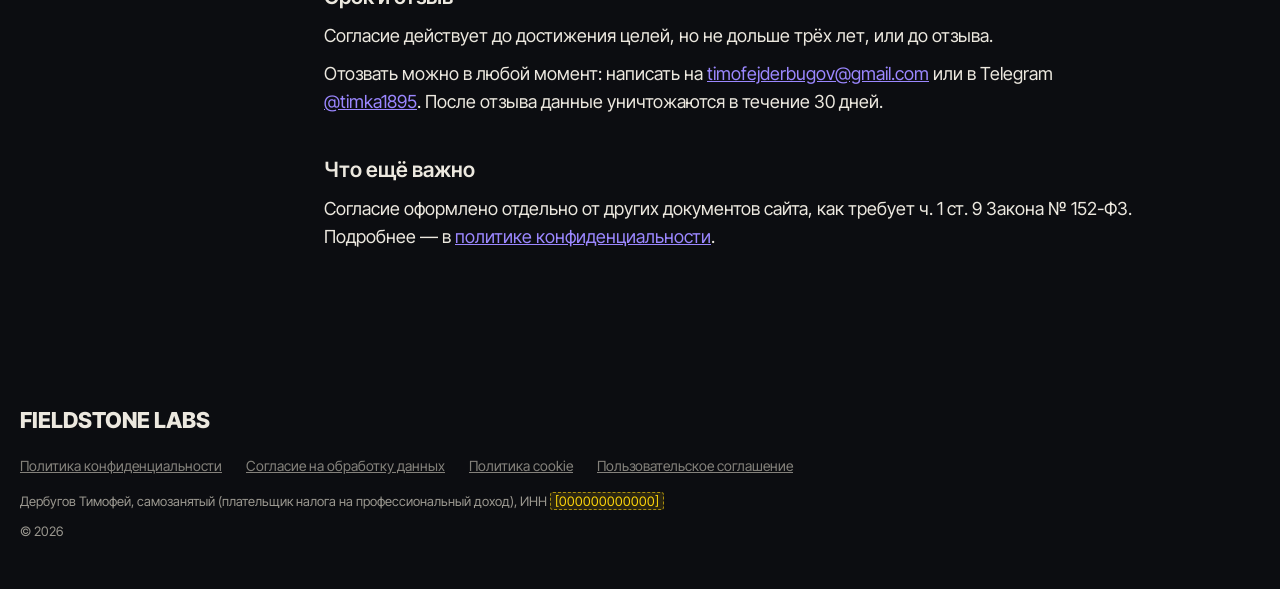
==== commit ca824479: "Портфолио: Мангал, Patrik Lunch и Saxap в работах, пометка у телефона Co-Authored-By: Claude Opus 5." ====
--- a/consent.html
+++ b/consent.html
@@ -69,7 +69,7 @@
                             </tr>
                             <tr>
                                 <th scope="row">Телефон</th>
-                                <td><a href="tel:+79065098788">+7 (906) 509-87-88</a></td>
+                                <td><a href="tel:+79065098788">+7 (906) 509-87-88</a> — звонки только после согласования в Telegram</td>
                             </tr>
                             <tr>
                                 <th scope="row">Telegram</th>
--- a/css/style.css
+++ b/css/style.css
@@ -632,6 +632,26 @@
     color: var(--muted);
 }
 
+.next__shot {
+    display: block;
+    width: 100%;
+    height: auto;
+    aspect-ratio: 16 / 10;
+    object-fit: cover;
+    object-position: top;
+    border: 1px solid var(--line-strong);
+    border-radius: var(--radius);
+}
+
+.next__links {
+    display: flex;
+    gap: 20px;
+}
+
+.link--muted {
+    color: var(--muted);
+}
+
 /* Место под картинку: описание того, что должно быть на фото */
 .ph {
     position: relative;
@@ -1238,6 +1258,20 @@
     color: var(--ink);
     text-decoration-color: var(--accent);
     text-underline-offset: 5px;
+}
+
+/* Плашка-пометка рядом с контактом */
+.badge {
+    display: inline-block;
+    margin-top: 10px;
+    padding: 4px 10px;
+    border: 1px solid var(--accent);
+    border-radius: 999px;
+    font-family: var(--font-mono);
+    font-weight: 400;
+    font-size: 12px;
+    line-height: 1.4;
+    color: var(--accent);
 }
 
 /* ---------- Подвал ---------- */
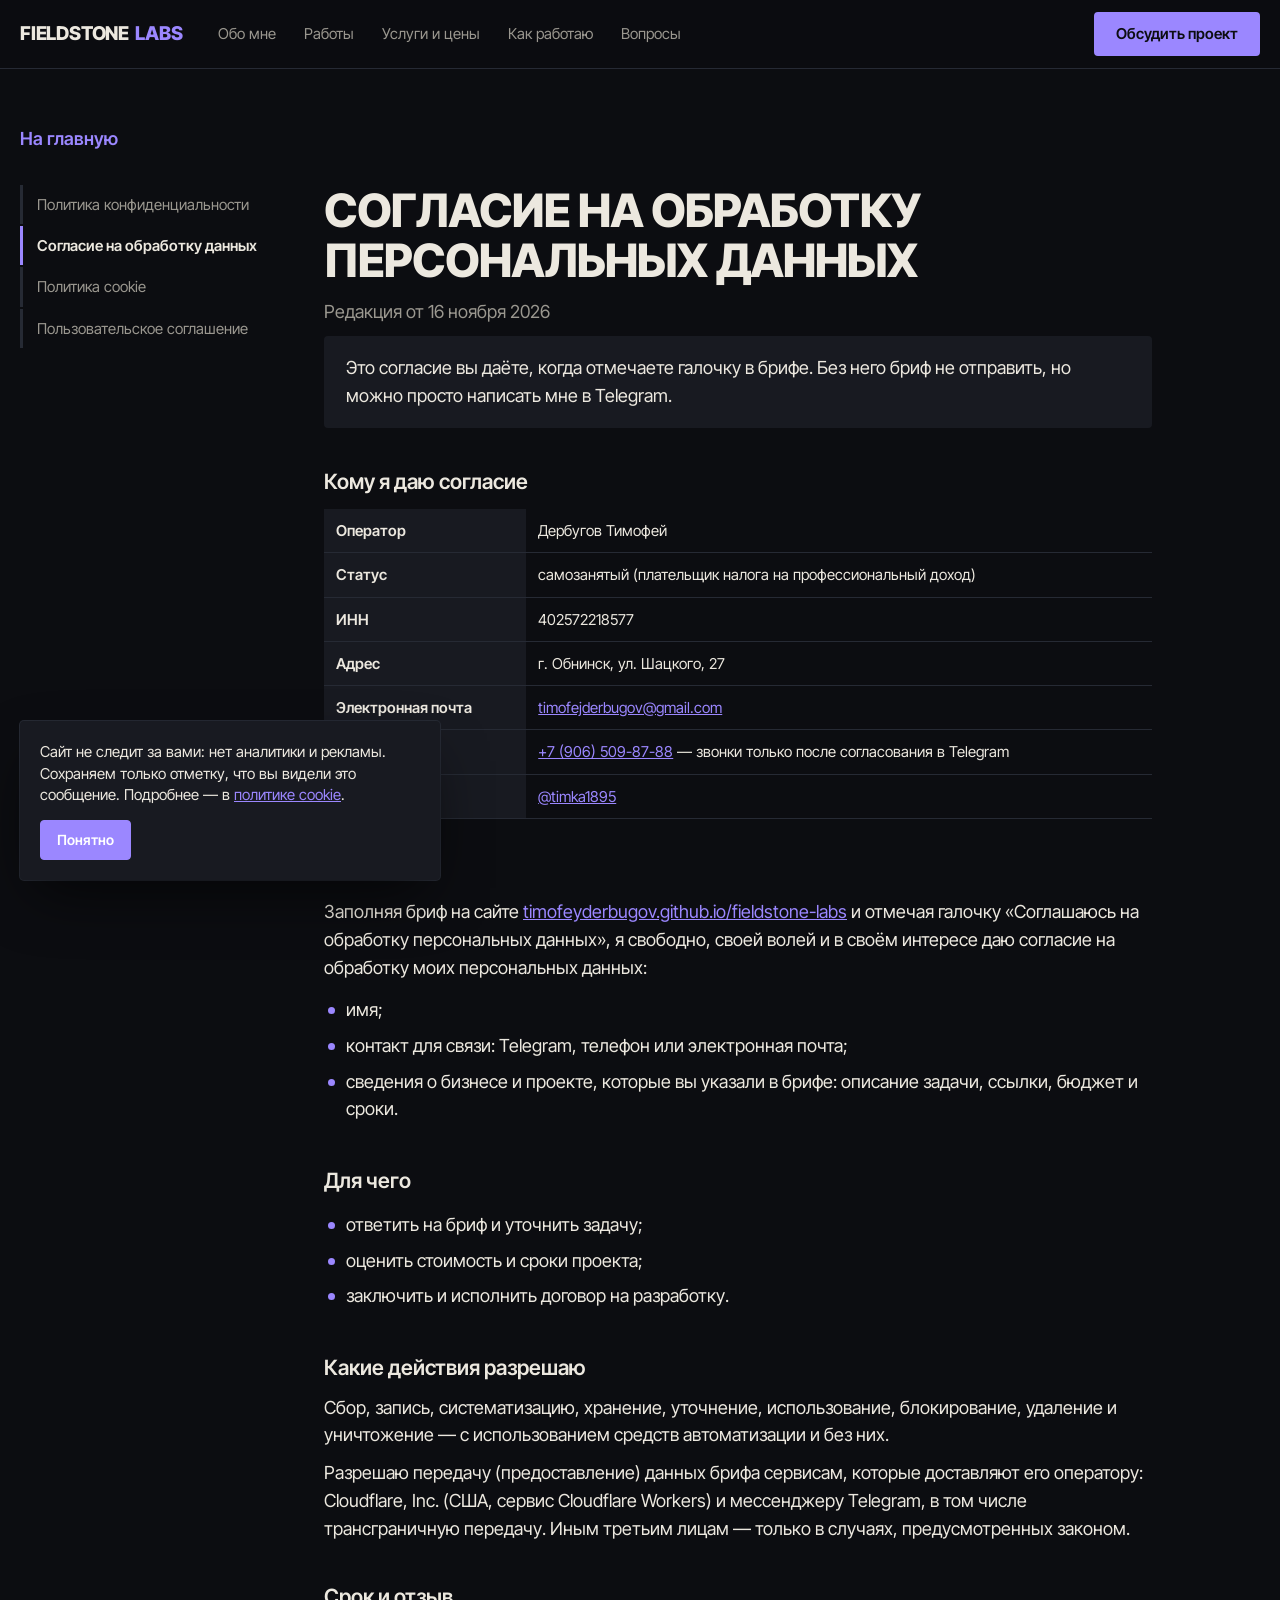
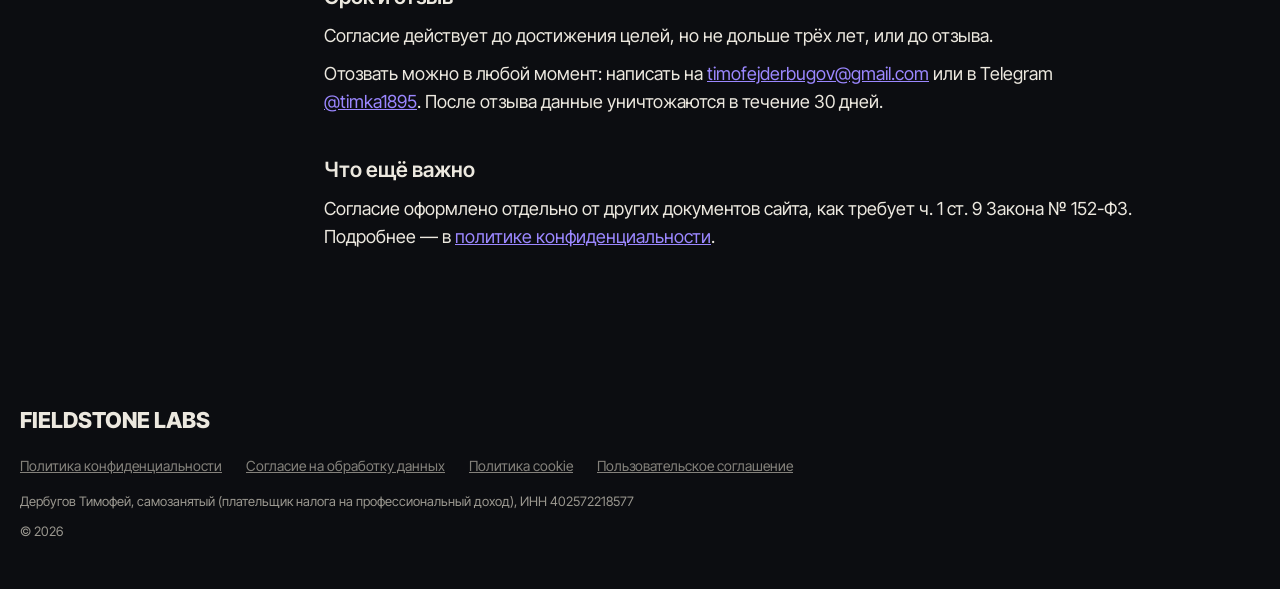
==== commit fa8e658f: "Портфолио: Зефирок и НоМа Изумруд в работах, ИНН в реквизитах Co-Authored-By: Claude Opus 5.5 <norep" ====
--- a/consent.html
+++ b/consent.html
@@ -57,7 +57,7 @@
                             </tr>
                             <tr>
                                 <th scope="row">ИНН</th>
-                                <td><span class="fill">[000000000000]</span></td>
+                                <td>402572218577</td>
                             </tr>
                             <tr>
                                 <th scope="row">Адрес</th>
@@ -117,7 +117,7 @@
                 <a href="terms.html">Пользовательское соглашение</a>
             </nav>
             <p class="footer__small">
-                Дербугов Тимофей, самозанятый (плательщик налога на профессиональный доход), ИНН <span class="fill">[000000000000]</span>
+                Дербугов Тимофей, самозанятый (плательщик налога на профессиональный доход), ИНН 402572218577
             </p>
             <p class="footer__small">© <span data-year>2026</span></p>
         </div>
